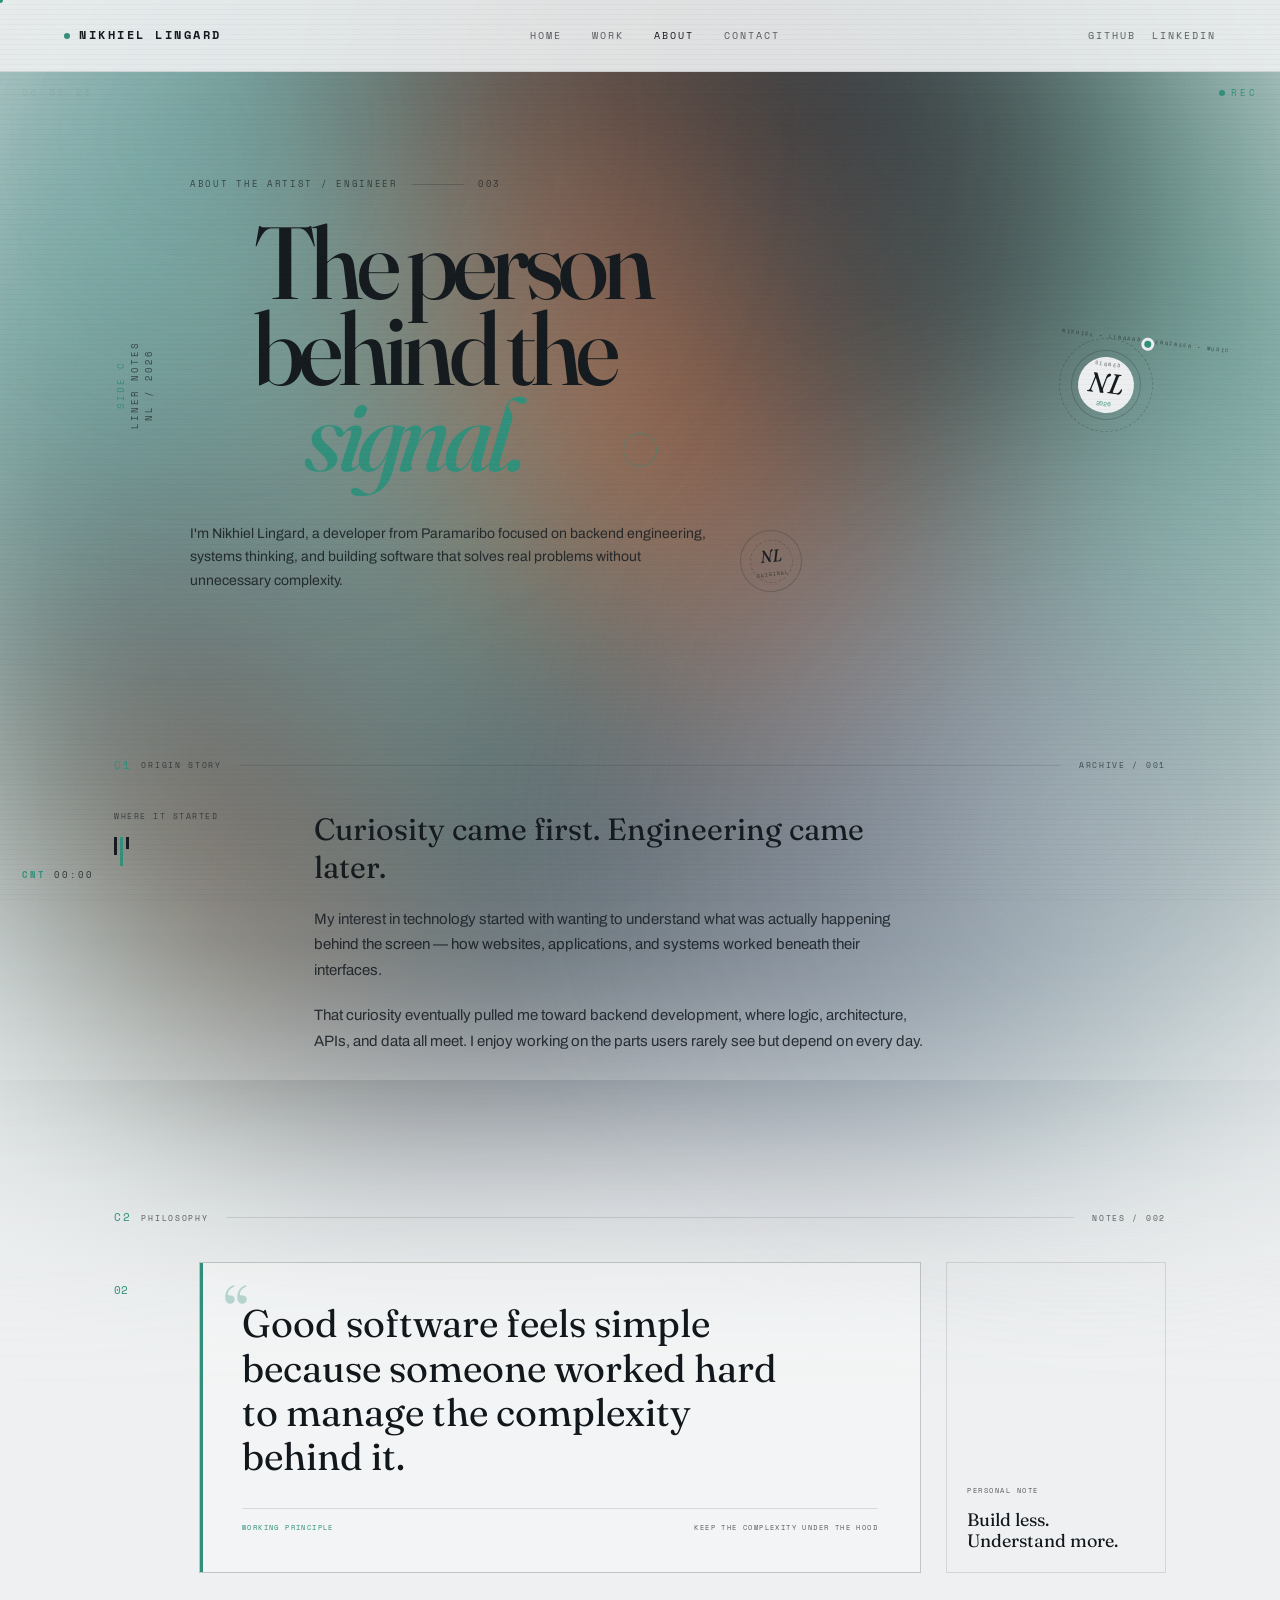
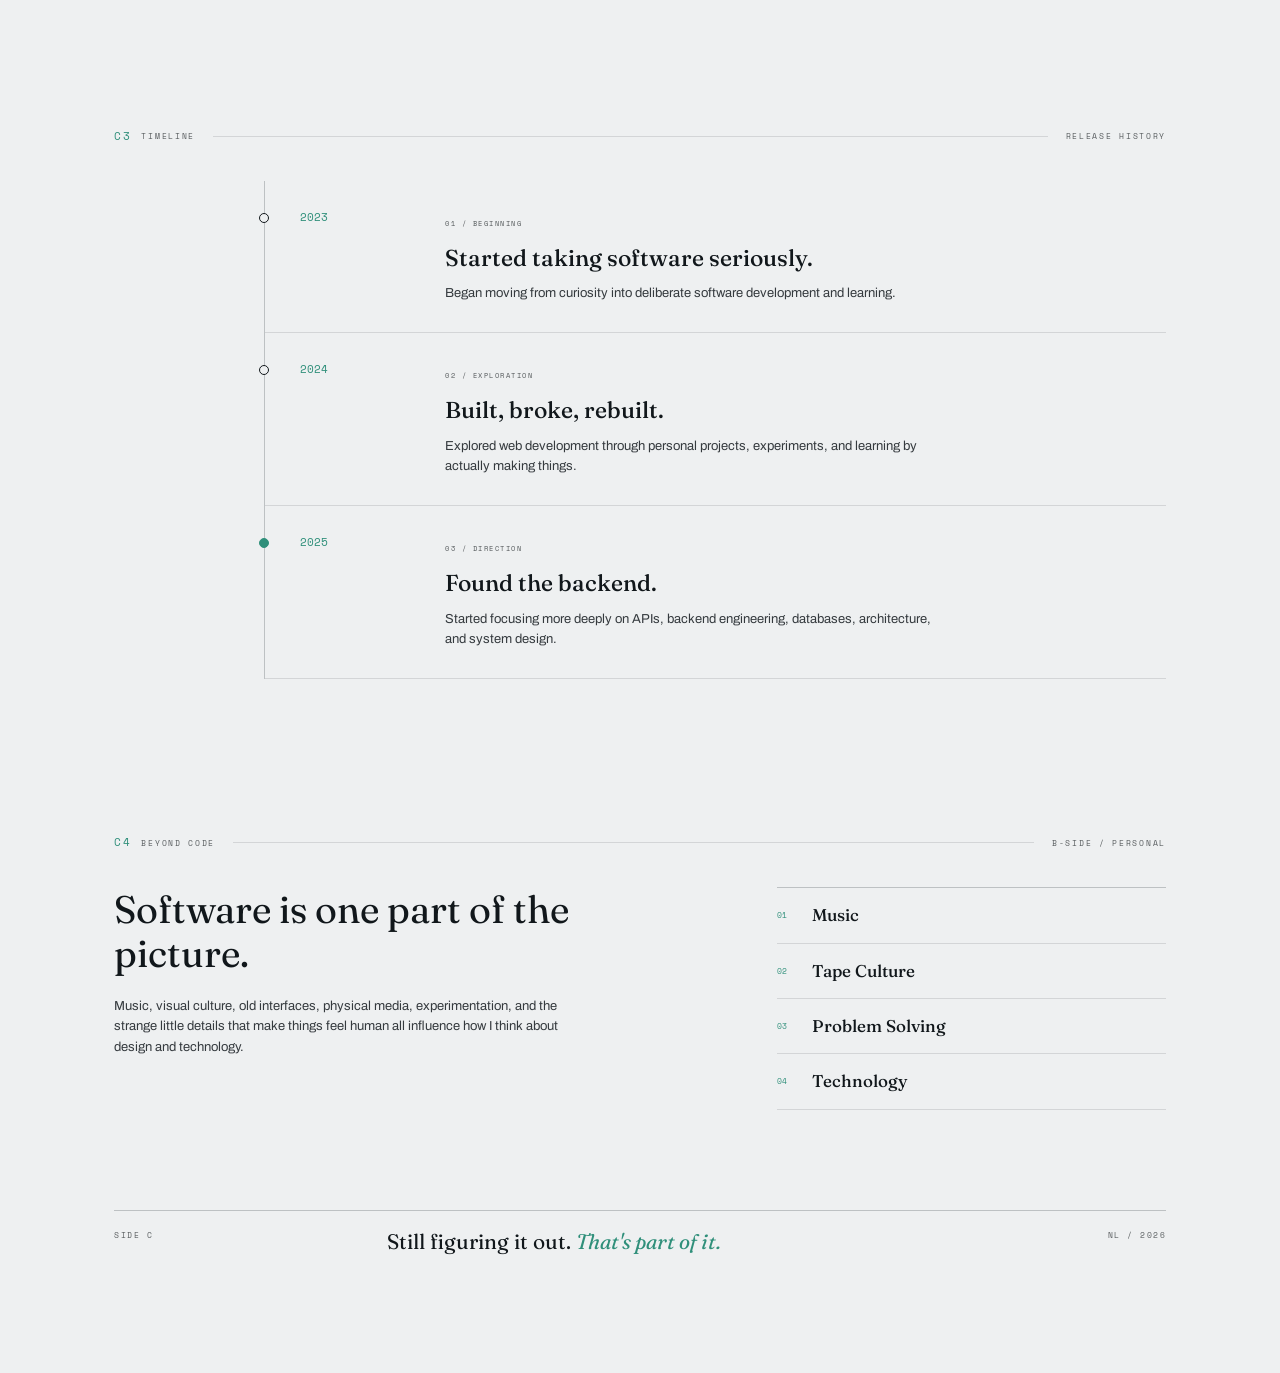
==== about.html @ 2adb82eb "Portfolio v2" ====
<!DOCTYPE html>
<html lang="en">
<head>
  <meta charset="UTF-8">
  <meta name="viewport" content="width=device-width, initial-scale=1.0">

  <title>About — Nikhiel Lingard</title>

  <link rel="preconnect" href="https://fonts.googleapis.com">
  <link rel="preconnect" href="https://fonts.gstatic.com" crossorigin>

  <link
    href="https://fonts.googleapis.com/css2?family=Fraunces:ital,opsz,wght@0,9..144,350;0,9..144,480;0,9..144,560;1,9..144,400&family=Archivo:wght@400;500;600&family=Space+Mono:wght@400;700&display=swap"
    rel="stylesheet"
  >

  <link rel="icon" type="image/png" href="./img/favicon.png">
  <link rel="icon" href="./img/favicon.ico" sizes="any">
  <link rel="apple-touch-icon" href="./img/favicon.png">

  <link rel="stylesheet" href="./css/main.css">
  <link rel="stylesheet" href="./css/about.css">
</head>

<body>

  <div class="bg"></div>
  <div class="mist"></div>
  <div class="grain"></div>
  <div class="scanlines"></div>

  <!-- NAV -->
  <header class="top-panel" id="top-panel">

    <a href="./index.html" class="wordmark" aria-label="Go to homepage">
      <span class="dot"></span>
      Nikhiel Lingard
    </a>

    <nav class="links">
      <a href="./index.html">Home</a>
      <a href="./work.html">Work</a>
      <a href="./about.html" class="active">About</a>
      <a href="./contact.html">Contact</a>
    </nav>

    <div class="socials">
      <a
        href="https://github.com/Nikhcodes/"
        target="_blank"
        rel="noopener"
      >
        GitHub
      </a>

      <a
        href="https://www.linkedin.com/in/nikhiel-lingard/"
        target="_blank"
        rel="noopener"
      >
        LinkedIn
      </a>
    </div>

    <button
      class="nav-toggle"
      id="nav-toggle"
      aria-label="Toggle navigation"
    >
      <span></span>
      <span></span>
    </button>

  </header>


  <main>

    <!-- ======================================================
         HERO
    ======================================================= -->

    <section class="about-hero">

      <!-- LEFT SPINE -->

      <div class="about-spine">

        <span>SIDE C</span>

        <span>LINER NOTES</span>

        <span>NL / 2026</span>

      </div>


      <!-- HERO CONTENT -->

      <div class="about-hero-main">

        <div class="about-meta">

          <span>ABOUT THE ARTIST / ENGINEER</span>

          <span class="about-meta-rule"></span>

          <span>003</span>

        </div>


        <h1 class="about-title">

          <span>The person</span>

          <span>behind the</span>

          <em>signal.</em>

        </h1>


        <div class="about-intro-row">

          <p class="about-intro">

            I'm Nikhiel Lingard, a developer from Paramaribo focused on
            backend engineering, systems thinking, and building software
            that solves real problems without unnecessary complexity.

          </p>


          <!-- STAMP -->

          <div class="about-stamp" aria-hidden="true">

            <div class="stamp-inner">

              <span>NL</span>

              <small>ORIGINAL</small>

            </div>

          </div>

        </div>

      </div>


      <!-- SIGNATURE -->

      <div class="signature-wrap" aria-label="Nikhiel Lingard signature">

        <div class="signature-orbit">

          <span>NIKHIEL • LINGARD • ENGINEER • MUSIC •</span>

        </div>

        <div class="signature-ring"></div>

        <div class="signature-core">

          <span class="signature-label">SIGNED</span>

          <span class="signature-name">NL</span>

          <span class="signature-year">2026</span>

        </div>

        <span class="signature-dot"></span>

      </div>

    </section>



    <!-- ======================================================
         ORIGIN
    ======================================================= -->

    <section class="about-section reveal">

      <div class="about-section-head">

        <div class="about-section-id">
          <span>C1</span>
          <strong>ORIGIN STORY</strong>
        </div>

        <span class="about-section-rule"></span>

        <span class="about-section-code">ARCHIVE / 001</span>

      </div>


      <div class="origin-layout">

        <div class="origin-label">

          <span>WHERE IT STARTED</span>

          <div class="origin-marker">
            <i></i>
            <i></i>
            <i></i>
          </div>

        </div>


        <div class="about-copy">

          <p class="copy-lead">

            Curiosity came first. Engineering came later.

          </p>

          <p>

            My interest in technology started with wanting to understand
            what was actually happening behind the screen — how websites,
            applications, and systems worked beneath their interfaces.

          </p>

          <p>

            That curiosity eventually pulled me toward backend development,
            where logic, architecture, APIs, and data all meet. I enjoy
            working on the parts users rarely see but depend on every day.

          </p>

        </div>

      </div>

    </section>



    <!-- ======================================================
         PHILOSOPHY
    ======================================================= -->

    <section class="about-section reveal">

      <div class="about-section-head">

        <div class="about-section-id">
          <span>C2</span>
          <strong>PHILOSOPHY</strong>
        </div>

        <span class="about-section-rule"></span>

        <span class="about-section-code">NOTES / 002</span>

      </div>


      <div class="philosophy-layout">

        <div class="philosophy-index">
          02
        </div>


        <div class="quote-panel">

          <span class="quote-mark">“</span>

          <p>

            Good software feels simple because someone worked hard to
            manage the complexity behind it.

          </p>

          <div class="quote-footer">

            <span>WORKING PRINCIPLE</span>

            <span>KEEP THE COMPLEXITY UNDER THE HOOD</span>

          </div>

        </div>


        <div class="philosophy-note">

          <span>PERSONAL NOTE</span>

          <p>

            Build less.
            Understand more.

          </p>

        </div>

      </div>

    </section>



    <!-- ======================================================
         TIMELINE
    ======================================================= -->

    <section class="about-section reveal">

      <div class="about-section-head">

        <div class="about-section-id">
          <span>C3</span>
          <strong>TIMELINE</strong>
        </div>

        <span class="about-section-rule"></span>

        <span class="about-section-code">RELEASE HISTORY</span>

      </div>


      <div class="timeline">


        <div class="timeline-item">

          <div class="timeline-year">

            2023

            <i></i>

          </div>

          <div class="timeline-content">

            <span class="timeline-index">
              01 / BEGINNING
            </span>

            <h3>Started taking software seriously.</h3>

            <p>
              Began moving from curiosity into deliberate software
              development and learning.
            </p>

          </div>

        </div>



        <div class="timeline-item">

          <div class="timeline-year">

            2024

            <i></i>

          </div>

          <div class="timeline-content">

            <span class="timeline-index">
              02 / EXPLORATION
            </span>

            <h3>Built, broke, rebuilt.</h3>

            <p>
              Explored web development through personal projects,
              experiments, and learning by actually making things.
            </p>

          </div>

        </div>



        <div class="timeline-item timeline-current">

          <div class="timeline-year">

            2025

            <i></i>

          </div>

          <div class="timeline-content">

            <span class="timeline-index">
              03 / DIRECTION
            </span>

            <h3>Found the backend.</h3>

            <p>
              Started focusing more deeply on APIs, backend engineering,
              databases, architecture, and system design.
            </p>

          </div>

        </div>

      </div>

    </section>



    <!-- ======================================================
         BEYOND CODE
    ======================================================= -->

    <section class="about-section reveal">

      <div class="about-section-head">

        <div class="about-section-id">
          <span>C4</span>
          <strong>BEYOND CODE</strong>
        </div>

        <span class="about-section-rule"></span>

        <span class="about-section-code">B-SIDE / PERSONAL</span>

      </div>


      <div class="beyond-layout">

        <div class="beyond-copy">

          <p class="beyond-lead">

            Software is one part of the picture.

          </p>

          <p>

            Music, visual culture, old interfaces, physical media,
            experimentation, and the strange little details that make
            things feel human all influence how I think about design
            and technology.

          </p>

        </div>


        <div class="interest-list">

          <div class="interest">
            <span>01</span>
            <strong>Music</strong>
          </div>

          <div class="interest">
            <span>02</span>
            <strong>Tape Culture</strong>
          </div>

          <div class="interest">
            <span>03</span>
            <strong>Problem Solving</strong>
          </div>

          <div class="interest">
            <span>04</span>
            <strong>Technology</strong>
          </div>

        </div>

      </div>

    </section>



    <!-- ======================================================
         OUTRO
    ======================================================= -->

    <section class="about-outro reveal">

      <div class="outro-line"></div>

      <div class="outro-grid">

        <span>SIDE C</span>

        <p>
          Still figuring it out.
          <em>That's part of it.</em>
        </p>

        <span>NL / 2026</span>

      </div>

    </section>

  </main>


  <script src="./js/main.js"></script>
  <script src="./js/about.js"></script>

</body>
</html>
---- css/main.css ----
/* ============================================================
   NIKHIEL LINGARD — PORTFOLIO
   "Field Recordings"

   Shared design system + Home page styling.
   ============================================================ */


/* ============================================================
   1. RESET
   ============================================================ */

*,
*::before,
*::after {
  margin: 0;
  padding: 0;
  box-sizing: border-box;
}

html {
  scroll-behavior: smooth;
}

@media (prefers-reduced-motion: reduce) {

  html {
    scroll-behavior: auto;
  }

  *,
  *::before,
  *::after {
    animation-duration: 0.01ms !important;
    animation-iteration-count: 1 !important;
    transition-duration: 0.01ms !important;
    scroll-behavior: auto !important;
  }

}


/* ============================================================
   2. DESIGN TOKENS
   ============================================================ */

:root {

  --paper: #EEF0F1;
  --paper-deep: #E3E7E9;

  --paper-glass: rgba(238, 240, 241, 0.92);

  --ink: #11171B;
--ink-soft: rgba(17, 23, 27, 0.84);
--ink-faint: rgba(17, 23, 27, 0.68);

  --fog: #B7C4CC;

  --haze: #8FB0C9;
  --haze-soft: rgba(143, 176, 201, 0.20);

  --tape: #2F8F7A;
  --tape-soft: rgba(47, 143, 122, 0.12);

  --line: rgba(22, 28, 32, 0.12);
  --line-strong: rgba(22, 28, 32, 0.22);

  --ink-inverse: #F7FAFC;
  --ink-inverse-soft: #DCE6EE;
  --ink-inverse-faint: #B8C6D3;

  --f-display: 'Fraunces', 'Georgia', serif;
  --f-body: 'Archivo', 'Helvetica Neue', sans-serif;
  --f-mono: 'Space Mono', 'Courier New', monospace;

  --gutter: clamp(20px, 5vw, 64px);
  --section-y: clamp(56px, 9vw, 116px);

  --nav-h: 72px;

  --content-w: 1180px;
}


/* ============================================================
   3. BASE
   ============================================================ */

body {

  font-family: var(--f-body);

  color: var(--ink);

  background: var(--paper);

  overflow-x: hidden;

  line-height: 1.55;

  -webkit-font-smoothing: antialiased;
}

img {

  max-width: 100%;

  display: block;
}

a {

  color: inherit;

  text-decoration: none;
}

::selection {

  background: var(--haze);

  color: var(--ink);
}

a:focus-visible,
button:focus-visible,
input:focus-visible,
textarea:focus-visible {

  outline: 2px solid var(--tape);

  outline-offset: 3px;
}


/* ============================================================
   4. ATMOSPHERE
   ============================================================ */

.grain {

  position: fixed;

  inset: -30px;

  z-index: 200;

  pointer-events: none;

  opacity: 0.055;

  background-image: url("data:image/svg+xml,<svg xmlns='http://www.w3.org/2000/svg' width='200' height='200'><filter id='n'><feTurbulence type='fractalNoise' baseFrequency='0.88' numOctaves='4' stitchTiles='stitch'/><feColorMatrix type='saturate' values='0'/></filter><rect width='100%25' height='100%25' filter='url(%23n)'/></svg>");

  background-size: 180px 180px;

  animation: grain-shift 0.3s steps(4) infinite;
}

@keyframes grain-shift {

  0% {
    transform: translate(0, 0);
  }

  25% {
    transform: translate(-9px, 7px);
  }

  50% {
    transform: translate(7px, -9px);
  }

  75% {
    transform: translate(-5px, 11px);
  }

}


.scanlines {

  position: fixed;

  inset: 0;

  z-index: 199;

  pointer-events: none;

  background:
    repeating-linear-gradient(
      to bottom,
      transparent 0px,
      transparent 4px,
      rgba(0, 0, 0, 0.022) 4px,
      rgba(0, 0, 0, 0.022) 5px
    );
}


.bg {

  position: fixed;

  inset: 0;

  z-index: 0;

  background: url("../img/hero.jpg");

  background-size: cover;

  background-position: center;

  filter:
    blur(90px)
    brightness(0.94)
    saturate(0.9);

  transform: scale(1.4);
}


.mist {

  position: fixed;

  inset: -20%;

  z-index: 1;

  pointer-events: none;
}

.mist::before,
.mist::after {

  content: "";

  position: absolute;

  width: 70%;
  height: 70%;

  border-radius: 50%;

  filter: blur(70px);
}

.mist::before {

  top: -10%;
  left: -10%;

  background:
    radial-gradient(
      circle,
      var(--haze-soft) 0%,
      transparent 70%
    );

  animation: drift-a 38s ease-in-out infinite alternate;
}

.mist::after {

  bottom: -15%;
  right: -10%;

  background:
    radial-gradient(
      circle,
      rgba(238, 240, 241, 0.5) 0%,
      transparent 70%
    );

  animation: drift-b 46s ease-in-out infinite alternate;
}

.mist {
  background:
    linear-gradient(
      180deg,
      rgba(238, 240, 241, 0.10),
      rgba(238, 240, 241, 0.22)
    );
}

@keyframes drift-a {

  0% {
    transform: translate(0, 0) scale(1);
  }

  100% {
    transform: translate(6%, 4%) scale(1.08);
  }

}

@keyframes drift-b {

  0% {
    transform: translate(0, 0) scale(1);
  }

  100% {
    transform: translate(-5%, -6%) scale(1.05);
  }

}


/* ============================================================
   5. NAVIGATION
   ============================================================ */

.top-panel {

  position: fixed;

  top: 0;
  left: 0;

  width: 100%;

  height: var(--nav-h);

  display: flex;

  justify-content: space-between;

  align-items: center;

  padding: 0 var(--gutter);

  background: var(--paper-glass);

  backdrop-filter: blur(20px) saturate(1.1);

  border-bottom: 1px solid var(--line);

  z-index: 100;
}

.top-panel .wordmark {

  font-family: var(--f-mono);

  font-weight: 700;

  font-size: 12px;

  letter-spacing: 2.5px;

  text-transform: uppercase;

  display: flex;

  align-items: center;

  gap: 9px;
}

.top-panel .wordmark .dot {

  width: 6px;
  height: 6px;

  border-radius: 50%;

  background: var(--tape);

  flex-shrink: 0;
}


.top-panel nav.links {

  display: flex;

  gap: 30px;
}


.top-panel .socials {

  display: flex;

  gap: 16px;
}


.top-panel .links a,
.top-panel .socials a {

  font-family: var(--f-mono);

  font-size: 10px;

  letter-spacing: 2px;

  text-transform: uppercase;

  opacity: 0.68;

  transition: opacity 0.2s ease;

  position: relative;
}


.top-panel .links a::after {

  content: "";

  position: absolute;

  left: 0;

  bottom: -4px;

  width: 100%;

  height: 1px;

  background: var(--tape);

  transform: scaleX(0);

  transform-origin: left;

  transition: transform 0.25s ease;
}


.top-panel .links a:hover,
.top-panel .links a.active,
.top-panel .socials a:hover {

  opacity: 1;
}


.top-panel .links a:hover::after,
.top-panel .links a.active::after {

  transform: scaleX(1);
}


/* Mobile button */

.nav-toggle {

  display: none;

  width: 34px;
  height: 34px;

  background: none;

  border: none;

  cursor: pointer;

  position: relative;

  z-index: 101;
}

.nav-toggle span {

  position: absolute;

  left: 6px;
  right: 6px;

  height: 1px;

  background: var(--ink);

  transition:
    transform 0.25s ease,
    opacity 0.25s ease;
}

.nav-toggle span:nth-child(1) {
  top: 13px;
}

.nav-toggle span:nth-child(2) {
  top: 20px;
}

.nav-toggle.open span:nth-child(1) {

  transform:
    translateY(7px)
    rotate(45deg);
}

.nav-toggle.open span:nth-child(2) {

  transform:
    translateY(-7px)
    rotate(-45deg);
}


/* ============================================================
   6. HERO
   ============================================================ */

.hero {

  position: relative;

  z-index: 5;

  min-height: 100svh;

  display: flex;

  flex-direction: column;

  align-items: center;

  justify-content: center;

  gap: clamp(20px, 3vw, 34px);

  padding:
    calc(var(--nav-h) + 40px)
    var(--gutter)
    60px;

  text-align: center;
}


.hero-eyebrow,
.hero-sub {

  font-family: var(--f-mono);

  font-size: 11px;

  font-weight: 700;

  letter-spacing: 4px;

  text-transform: uppercase;

  color: var(--ink);

  display: flex;

  align-items: center;

  gap: 10px;

  text-shadow:
    0 1px 8px rgba(238, 240, 241, 0.65),
    0 1px 2px rgba(22, 28, 32, 0.10);
}


.hero-eyebrow::before,
.hero-eyebrow::after {

  content: "";

  width: 26px;

  height: 1px;

  background: var(--line-strong);
}


.hero-title {

  font-family: var(--f-display);

  font-weight: 480;

  font-size: clamp(40px, 8vw, 92px);

  line-height: 0.98;

  letter-spacing: -0.01em;

  color: var(--ink);

  text-shadow:
    0 2px 12px rgba(238, 240, 241, 0.45),
    0 1px 2px rgba(22, 28, 32, 0.12);
}


.hero-title em {

  font-style: italic;

  font-weight: 350;

  color: var(--tape);
}


/* ============================================================
   HERO STAGE
   ============================================================ */

.hero-stage {

  position: relative;

  display: flex;

  align-items: center;

  justify-content: center;

  gap: clamp(10px, 3vw, 26px);
}


.hero-frame {

  width: clamp(200px, 34vw, 400px);

  height: clamp(200px, 34vw, 400px);

  background: rgba(255, 255, 255, 0.92);

  backdrop-filter: blur(40px) saturate(0.6);

  border-radius: 50%;

  border: 1px solid var(--line-strong);

  position: relative;

  flex-shrink: 0;

  box-shadow:
    0 0 1px rgba(255, 255, 255, 0.9),
    0 0 50px rgba(143, 176, 201, 0.14),
    0 0 130px rgba(143, 176, 201, 0.08);
}


.hero-frame::before {

  content: "";

  position: absolute;

  inset: -70px;

  border-radius: 50%;

  z-index: -1;

  background:
    radial-gradient(
      circle,
      rgba(143,176,201,0.32) 0%,
      rgba(143,176,201,0.14) 40%,
      transparent 72%
    );

  filter: blur(55px);
}


.hero-image {

  cursor: pointer;

  position: absolute;

  inset: 8px;

  background-image: url("../img/hero.jpg");

  background-size: cover;

  background-position: center;

  border-radius: 50%;

  filter:
    saturate(0.7)
    contrast(0.92);

  box-shadow:
    0 30px 90px rgba(22, 28, 32, 0.22);

  transition:
    filter 0.15s ease,
    transform 0.15s ease;
}

.hero-image:hover {

  transform: scale(1.008);
}


/* ============================================================
   WAVEFORM
   ============================================================ */

.wave {

  display: flex;

  align-items: center;

  gap: 3px;
}

.wave span {

  width: 4px;

  border-radius: 2px;

  background: var(--haze);

  animation:
    sound 1.2s infinite ease-in-out;
}

.wave span:nth-child(1) {

  height: 14px;

  animation-delay: 0s;
}

.wave span:nth-child(2) {

  height: 24px;

  animation-delay: 0.1s;
}

.wave span:nth-child(3) {

  height: 34px;

  animation-delay: 0.2s;
}

.wave span:nth-child(4) {

  height: 20px;

  animation-delay: 0.3s;
}

.wave span:nth-child(5) {

  height: 12px;

  animation-delay: 0.4s;
}


@keyframes sound {

  0%,
  100% {

    transform: scaleY(0.45);

    opacity: 0.5;
  }

  50% {

    transform: scaleY(1.5);

    opacity: 1;
  }

}


@media (max-width: 640px) {

  .wave {
    display: none;
  }

}


/* ============================================================
   FLOATING MUSIC NOTES
   ============================================================ */

.music-notes {

  position: absolute;

  inset: -60px;

  pointer-events: none;

  z-index: 10;
}

.music-notes .note {

  position: absolute;

  font-size: 16px;

  color: var(--tape);

  opacity: 0;

  animation:
    float-note 6s infinite ease-in-out;

  filter: blur(0.2px);
}


.music-notes .note:nth-child(1) {

  left: 10%;
  top: 70%;

  animation-delay: 0s;
}

.music-notes .note:nth-child(2) {

  left: 25%;
  top: 20%;

  animation-delay: 1s;
}

.music-notes .note:nth-child(3) {

  left: 50%;
  top: 80%;

  animation-delay: 2s;
}

.music-notes .note:nth-child(4) {

  left: 70%;
  top: 25%;

  animation-delay: 3s;
}

.music-notes .note:nth-child(5) {

  left: 85%;
  top: 60%;

  animation-delay: 4s;
}


@keyframes float-note {

  0% {

    transform:
      translateY(20px)
      scale(0.9);

    opacity: 0;
  }

  25% {

    opacity: 0.6;
  }

  50% {

    transform:
      translateY(-20px)
      scale(1.05);

    opacity: 0.9;
  }

  100% {

    transform:
      translateY(-60px)
      scale(1.2);

    opacity: 0;
  }

}


/* ============================================================
   FREQUENCY
   ============================================================ */

.freq-indicator {

  margin-top: 10px;

  font-family: var(--f-mono);

  font-size: 9px;

  letter-spacing: 2px;

  text-transform: uppercase;

  color: var(--ink-soft);

  display: flex;

  align-items: center;

  gap: 10px;

  justify-content: center;

  opacity: 0.9;
}


.freq-label {

  color: var(--tape);

  letter-spacing: 3px;

  font-weight: 700;
}


.freq-value {

  color: var(--ink);
}


.freq-hint {

  opacity: 0.65;
}


@media (max-width: 640px) {

  .freq-hint {
    display: none;
  }

}


/* ============================================================
   HERO SUBTITLE
   ============================================================ */

.hero-sub {

  max-width: 480px;

  font-size: 15px;

  line-height: 1.65;

  font-weight: 500;

  color: var(--ink);

  text-shadow:
    0 1px 14px rgba(238, 240, 241, 0.9);
}


/* ============================================================
   SCROLL CUE
   ============================================================ */

.scroll-cue {

  margin-top: clamp(10px, 2vw, 24px);

  display: flex;

  flex-direction: column;

  align-items: center;

  gap: 8px;

  font-family: var(--f-mono);

  font-size: 9px;

  font-weight: 700;

  letter-spacing: 3px;

  text-transform: uppercase;

  color: var(--ink-soft);
}


.scroll-cue .line {

  width: 1px;

  height: 26px;

  background:
    linear-gradient(
      to bottom,
      var(--ink-faint),
      transparent
    );

  animation:
    cue-pulse 2s ease-in-out infinite;
}


@keyframes cue-pulse {

  0%,
  100% {

    transform: scaleY(0.7);

    opacity: 0.5;
  }

  50% {

    transform: scaleY(1);

    opacity: 1;
  }

}


/* ============================================================
   VHS OVERLAYS
   ============================================================ */

.vhs-timestamp {

  position: fixed;

  top: calc(var(--nav-h) + 14px);

  left: 22px;

  font-family: var(--f-mono);

  font-size: 9px;

  letter-spacing: 3px;

  color: var(--ink-faint);

  z-index: 50;

  pointer-events: none;

  mix-blend-mode: difference;

  opacity: 0.6;
}


.rec-indicator {

  position: fixed;

  top: calc(var(--nav-h) + 14px);

  right: 22px;

  display: flex;

  align-items: center;

  gap: 6px;

  font-family: var(--f-mono);

  font-size: 9px;

  letter-spacing: 3px;

  color: var(--tape);

  z-index: 50;

  text-transform: uppercase;
}


.rec-dot {

  width: 6px;
  height: 6px;

  border-radius: 50%;

  background: var(--tape);

  animation:
    rec-blink 2.2s ease-in-out infinite;
}


@keyframes rec-blink {

  0%,
  100% {
    opacity: 1;
  }

  46%,
  54% {
    opacity: 0.08;
  }

}


@media (max-width: 640px) {

  .vhs-timestamp,
  .rec-indicator {
    display: none;
  }

}


/* ============================================================
   SECTION SCAFFOLDING
   ============================================================ */

.reel-section {

  position: relative;

  z-index: 5;

  max-width: var(--content-w);

  margin: 0 auto;

  padding:
    var(--section-y)
    var(--gutter);
}


.reel-section + .reel-section {

  border-top: 1px solid var(--line);
}


.reel-head {

  display: flex;

  align-items: baseline;

  gap: 18px;

  margin-bottom:
    clamp(28px, 5vw, 48px);
}


.reel-num {

  font-family: var(--f-mono);

  font-size: 12px;

  font-weight: 700;

  letter-spacing: 3px;

  color: var(--tape);

  flex-shrink: 0;
}


.reel-title {

  font-family: var(--f-display);

  font-weight: 500;

  font-size:
    clamp(26px, 3.6vw, 42px);

  color: var(--ink);
}


.reel-head .rule {

  flex: 1;

  height: 1px;

  background: var(--line-strong);
}


.reel-lede {

  font-family: var(--f-mono);

  font-size: 10px;

  font-weight: 700;

  letter-spacing: 2px;

  text-transform: uppercase;

  color: var(--ink-faint);

  margin-top: -10px;

  margin-bottom:
    clamp(28px, 5vw, 48px);
}


/* ============================================================
   REVEAL
   ============================================================ */

.reveal {

  opacity: 0;

  transform: translateY(22px);

  transition:
    opacity 0.7s ease,
    transform 0.7s ease;
}


.reveal.is-visible {

  opacity: 1;

  transform: translateY(0);
}


/* ============================================================
   TRANSMISSION
   ============================================================ */

.intro-grid {

  display: grid;

  grid-template-columns: 1.4fr 1fr;

  gap:
    clamp(32px, 5vw, 72px);

  align-items: start;
}


.intro-grid p {

  font-size:
    clamp(15px, 1.6vw, 18px);

  line-height: 1.7;

  color: var(--ink);

  max-width: 56ch;
}


.intro-grid p + p {

  margin-top: 18px;
}


.role-label {

  font-family: var(--f-mono);

  font-size: 10px;

  font-weight: 700;

  letter-spacing: 2px;

  text-transform: uppercase;

  color: var(--ink-faint);

  margin-bottom: 14px;
}


.chip-row {

  display: flex;

  flex-wrap: wrap;

  gap: 10px;
}


.chip {

  font-family: var(--f-mono);

  font-size: 11px;

  letter-spacing: 0.5px;

  padding: 8px 14px;

  border: 1px solid var(--line-strong);

  border-radius: 100px;

  color: var(--ink);

  background:
    rgba(255, 255, 255, 0.72);

  white-space: nowrap;
}


.chip.is-tape {

  border-color: var(--tape);

  color: var(--ink-inverse);

  background: var(--tape-soft);
}


@media (max-width: 820px) {

  .intro-grid {
    grid-template-columns: 1fr;
  }

}


/* ============================================================
   SESSIONS
   ============================================================ */

.session-row {

  display: grid;

  grid-template-columns: 48px 1fr auto;

  gap: 22px;

  align-items: baseline;

  padding: 22px 0;

  border-top: 1px solid var(--line-strong);
}


.session-row:last-child {

  padding-bottom: 0;
}


.session-code {

  font-family: var(--f-mono);

  font-size: 11px;

  font-weight: 700;

  color: var(--ink-faint);
}


.session-role {

  font-family: var(--f-display);

  font-size:
    clamp(17px, 2vw, 21px);

  font-weight: 500;

  color: var(--ink);
}


.session-org {

  font-family: var(--f-body);

  font-size: 13px;

  color: var(--ink-soft);

  margin-top: 2px;
}


.session-desc {

  font-size: 13.5px;

  line-height: 1.65;

  color: var(--ink-soft);

  margin-top: 8px;

  max-width: 64ch;
}


.session-meta {

  font-family: var(--f-mono);

  font-size: 10px;

  font-weight: 700;

  letter-spacing: 1.5px;

  text-transform: uppercase;

  color: var(--ink-faint);

  white-space: nowrap;
}


@media (max-width: 640px) {

  .session-row {

    grid-template-columns: 1fr;

    gap: 6px;
  }

  .session-meta {

    order: -1;
  }

}


/* ============================================================
   RECORDINGS
   ============================================================ */

.project-grid {

  display: grid;

  grid-template-columns:
    repeat(
      auto-fit,
      minmax(260px, 1fr)
    );

  gap: 24px;
}


.project-card {

  position: relative;

  border: 1px solid var(--line-strong);

  background:
    rgba(255, 255, 255, 0.68);

  padding: 22px;

  display: flex;

  flex-direction: column;

  gap: 14px;

  transition:
    border-color 0.25s ease,
    transform 0.25s ease,
    background 0.25s ease,
    box-shadow 0.25s ease;
}


.project-card:hover {

  border-color: var(--haze);

  background:
    rgba(255, 255, 255, 0.88);

  transform: translateY(-4px);

  box-shadow:
    0 16px 40px rgba(22, 28, 32, 0.08);
}


.project-thumb {

  position: relative;

  overflow: hidden;

  background:
    linear-gradient(
      135deg,
      var(--paper-deep),
      var(--fog)
    );
}


.project-thumb img {

  width: 100%;

  aspect-ratio: 16 / 10;

  object-fit: cover;

  display: block;

  transition:
    transform 0.4s ease,
    filter 0.4s ease;
}


.project-card:hover
.project-thumb img {

  transform: scale(1.025);

  filter:
    saturate(0.9)
    contrast(1.02);
}


.project-top {

  display: flex;

  justify-content: space-between;

  align-items: flex-start;

  gap: 12px;
}


.project-title {

  font-family: var(--f-display);

  font-size: 19px;

  font-weight: 500;

  color: var(--ink);
}


.project-link {

  font-family: var(--f-mono);

  font-size: 11px;

  font-weight: 700;

  color: var(--tape);

  flex-shrink: 0;

  transition:
    transform 0.2s ease;

  display: inline-block;
}


.project-card:hover
.project-link {

  transform: translateX(3px);
}


.project-desc {

  font-size: 13.5px;

  line-height: 1.65;

  color: var(--ink-soft);

  flex: 1;
}


.project-stack {

  display: flex;

  flex-wrap: wrap;

  gap: 6px;
}


.project-stack span {

  font-family: var(--f-mono);

  font-size: 9.5px;

  letter-spacing: 1px;

  text-transform: uppercase;

  color: var(--ink-faint);

  border: 1px solid var(--line);

  padding: 4px 8px;

  background:
    rgba(255, 255, 255, 0.35);
}


.view-all {

  margin-top: 32px;

  display: inline-flex;

  align-items: center;

  gap: 8px;

  font-family: var(--f-mono);

  font-size: 11px;

  font-weight: 700;

  letter-spacing: 1.5px;

  text-transform: uppercase;

  color: var(--ink);

  border-bottom: 1px solid var(--ink);

  padding-bottom: 2px;

  transition:
    gap 0.2s ease,
    color 0.2s ease,
    border-color 0.2s ease;
}


.view-all:hover {

  gap: 13px;

  color: var(--tape);

  border-color: var(--tape);
}


/* ============================================================
   INSTRUMENTS
   ============================================================ */

.skill-group + .skill-group {

  margin-top: 28px;
}


.skill-group h4 {

  font-family: var(--f-mono);

  font-size: 10px;

  font-weight: 700;

  letter-spacing: 2px;

  text-transform: uppercase;

  color: var(--ink-faint);

  margin-bottom: 12px;
}


/* ============================================================
   FOOTER
   ============================================================ */

.site-footer {

  position: relative;

  z-index: 5;

  border-top: 1px solid var(--line-strong);

  background: var(--paper-glass);

  backdrop-filter: blur(20px);

  padding:
    var(--section-y)
    var(--gutter)
    28px;
}


.footer-grid {

  max-width: var(--content-w);

  margin: 0 auto;

  display: grid;

  grid-template-columns:
    1.3fr 1fr 1fr;

  gap: 40px;
}


.footer-brand {

  font-family: var(--f-display);

  font-size: 22px;

  margin-bottom: 10px;
}


.footer-tagline {

  font-size: 13px;

  line-height: 1.6;

  color: var(--ink-soft);

  max-width: 34ch;
}


.footer-col h5 {

  font-family: var(--f-mono);

  font-size: 10px;

  font-weight: 700;

  letter-spacing: 2px;

  text-transform: uppercase;

  color: var(--ink-faint);

  margin-bottom: 14px;
}


.footer-col a {

  display: block;

  font-family: var(--f-mono);

  font-size: 12px;

  letter-spacing: 0.5px;

  color: var(--ink-soft);

  padding: 5px 0;

  transition:
    color 0.2s ease,
    padding-left 0.2s ease;
}


.footer-col a:hover {

  color: var(--tape);

  padding-left: 4px;
}


.footer-cta {

  display: inline-flex;

  align-items: center;

  gap: 8px;

  font-family: var(--f-mono);

  font-size: 11px;

  font-weight: 700;

  letter-spacing: 1px;

  text-transform: uppercase;

  color: var(--tape);

  border: 1px solid var(--tape);

  padding: 10px 16px;

  margin-top: 8px;

  transition:
    background 0.2s ease,
    color 0.2s ease;
}


.footer-cta:hover {

  background: var(--tape);

  color: var(--paper);
}


.footer-fine {

  max-width: var(--content-w);

  margin: 48px auto 0;

  padding-top: 20px;

  border-top: 1px solid var(--line);

  display: flex;

  justify-content: space-between;

  flex-wrap: wrap;

  gap: 10px;

  font-family: var(--f-mono);

  font-size: 9.5px;

  font-weight: 700;

  letter-spacing: 1.5px;

  text-transform: uppercase;

  color: var(--ink-faint);
}


@media (max-width: 820px) {

  .footer-grid {

    grid-template-columns: 1fr;

    gap: 28px;
  }

}


/* ============================================================
   MOBILE NAV
   ============================================================ */

@media (max-width: 760px) {

  .nav-toggle {

    display: block;
  }


  .top-panel .socials {

    display: none;
  }


  .top-panel .links {

    position: fixed;

    inset: 0;

    height: 100svh;

    width: 100%;

    background: var(--paper);

    flex-direction: column;

    align-items: center;

    justify-content: center;

    gap: 28px;

    z-index: 99;

    opacity: 0;

    pointer-events: none;

    transform: translateY(-8px);

    transition:
      opacity 0.3s ease,
      transform 0.3s ease;
  }


  .top-panel.nav-open .links {

    opacity: 1;

    pointer-events: auto;

    transform: translateY(0);
  }


  .top-panel .links a {

    font-size: 16px;

    opacity: 0.75;
  }

}


/* ============================================================
   MOBILE READABILITY
   ============================================================ */

@media (max-width: 600px) {

  .hero {

    padding-top:
      calc(var(--nav-h) + 30px);

    padding-bottom: 45px;

    gap: 22px;
  }


  .hero-eyebrow {

    font-size: 9px;

    letter-spacing: 2.5px;
  }


  .hero-title {

    font-size:
      clamp(42px, 14vw, 68px);
  }


  .hero-sub {

    max-width: 340px;

    font-size: 14px;

    line-height: 1.65;
  }


  .reel-section {

    padding:
      70px
      var(--gutter);
  }


  .reel-head {

    gap: 12px;
  }


  .reel-title {

    font-size: 30px;
  }


  .intro-grid p {

    font-size: 15px;

    line-height: 1.7;
  }


  .project-card {

    padding: 18px;
  }


  .project-desc {

    font-size: 13px;

    line-height: 1.65;
  }


  .chip {

    font-size: 10px;

    padding:
      7px 11px;
  }


  .outro-grid {
    grid-template-columns: 1fr;
  }

}


/* ============================================================
   7. SIGNATURE INTERACTION LAYER
   New for this pass: a CRT power-on flash, a custom tape-reel
   cursor, a scroll-driven tape counter, chromatic "tracking
   error" glitches, magnetic CTAs, and staggered reveals — all
   tied to the existing Field Recordings / VHS concept.
   ============================================================ */

/* ---- CRT boot flash (plays once, removes itself) ---- */

.crt-boot {

  position: fixed;

  inset: 0;

  z-index: 500;

  pointer-events: none;

  background: var(--ink);

  transform-origin: center;

  animation: crt-on 0.7s cubic-bezier(0.4, 0, 0.2, 1) forwards;
}

@keyframes crt-on {

  0% {
    opacity: 1;
    transform: scaleY(1);
  }

  55% {
    opacity: 1;
    transform: scaleY(0.01);
  }

  100% {
    opacity: 0;
    transform: scaleY(0.01);
  }

}


/* ---- Custom cursor ---- */

.cursor-dot,
.cursor-ring {

  position: fixed;

  top: 0;
  left: 0;

  pointer-events: none;

  z-index: 400;

  will-change: transform;
}

.cursor-dot {

  width: 6px;
  height: 6px;

  margin: -3px 0 0 -3px;

  border-radius: 50%;

  background: var(--tape);
}

.cursor-ring {

  width: 34px;
  height: 34px;

  margin: -17px 0 0 -17px;

  border-radius: 50%;

  border: 1px solid var(--tape);

  opacity: 0.55;

  transition:
    width 0.2s ease,
    height 0.2s ease,
    margin 0.2s ease,
    opacity 0.2s ease,
    border-color 0.2s ease;
}

.cursor-ring.is-hover {

  width: 54px;
  height: 54px;

  margin: -27px 0 0 -27px;

  opacity: 0.9;

  border-color: var(--haze);
}

body.cursor-active,
body.cursor-active a,
body.cursor-active button,
body.cursor-active .hero-image {

  cursor: none;
}

@media (max-width: 760px), (pointer: coarse) {

  .cursor-dot,
  .cursor-ring {
    display: none;
  }

}


/* ---- Tape counter ---- */

.tape-counter {

  position: fixed;

  bottom: 18px;

  left: 22px;

  z-index: 50;

  display: flex;

  align-items: baseline;

  gap: 8px;

  font-family: var(--f-mono);

  font-size: 9px;

  letter-spacing: 2px;

  text-transform: uppercase;

  color: var(--ink-faint);

  pointer-events: none;
}

.tape-counter-label {

  color: var(--tape);

  font-weight: 700;
}

.tape-counter-value {

  color: var(--ink-soft);

  font-variant-numeric: tabular-nums;
}

@media (max-width: 760px) {

  .tape-counter {
    display: none;
  }

}


/* ---- REC toggle ---- */

.rec-indicator {

  cursor: pointer;
}

.rec-indicator.is-paused {

  color: var(--ink-faint);
}

.rec-indicator.is-paused .rec-dot {

  animation: none;

  opacity: 0.25;
}


/* ---- Glitch nav labels (RGB tracking-error split) ---- */

.top-panel .links a::before,
.top-panel .links a::after {

  content: attr(data-label);

  position: absolute;

  left: 0;
  top: 0;

  opacity: 0;

  pointer-events: none;
}

.top-panel .links a:hover::before {

  color: #FF3B3B;

  opacity: 0.5;

  transform: translate(-1.5px, 0);

  animation: glitch-shift 0.4s steps(2, jump-none) infinite;
}

.top-panel .links a:hover::after {

  color: #2FD0FF;

  opacity: 0.5;

  transform: translate(1.5px, 0);

  animation: glitch-shift 0.4s steps(2, jump-none) infinite reverse;
}

@keyframes glitch-shift {

  0%,
  100% {
    clip-path: inset(0 0 60% 0);
  }

  50% {
    clip-path: inset(60% 0 0 0);
  }

}


/* ---- Hero: reel ring + drop-in ---- */

.hero-frame {

  opacity: 0;

  transform: scale(0.92) rotate(-5deg);

  animation: hero-drop 0.9s cubic-bezier(0.16, 1, 0.3, 1) 0.25s forwards;
}

@keyframes hero-drop {

  to {
    opacity: 1;
    transform: none;
  }

}

.hero-frame::after {

  content: "";

  position: absolute;

  inset: -28px;

  border: 1px dashed var(--line-strong);

  border-radius: 50%;

  animation: reel-rotate 22s linear infinite;

  pointer-events: none;
}

@keyframes reel-rotate {

  to {
    transform: rotate(360deg);
  }

}

.hero-image.is-playing {

  animation: hero-pulse 1.6s ease-in-out infinite;
}

@keyframes hero-pulse {

  0%,
  100% {
    box-shadow: 0 30px 90px rgba(22, 28, 32, 0.22);
  }

  50% {
    box-shadow:
      0 30px 90px rgba(22, 28, 32, 0.22),
      0 0 0 10px var(--tape-soft);
  }

}

@media (prefers-reduced-motion: reduce) {

  .crt-boot {
    display: none;
  }

  .hero-frame::after {
    animation: none;
  }

  .hero-image.is-playing {
    animation: none;
  }

}


/* ---- Staggered reveals for cards & rows ---- */

.project-card {

  opacity: 0;

  transform: translateY(18px);

  transition:
    opacity 0.6s ease,
    transform 0.6s ease,
    border-color 0.25s ease,
    background 0.25s ease,
    box-shadow 0.25s ease;

  transition-delay: calc(var(--stagger, 0) * 90ms);
}

.reveal.is-visible .project-card {

  opacity: 1;

  transform: none;
}

.reveal.is-visible .project-card:hover {

  transform: translateY(-4px);
}

.session-row {

  opacity: 0;

  transform: translateX(-12px);

  transition:
    opacity 0.5s ease,
    transform 0.5s ease;

  transition-delay: calc(var(--stagger, 0) * 80ms);
}

.reveal.is-visible .session-row {

  opacity: 1;

  transform: none;
}


/* ---- Project thumb: chromatic "tracking error" on hover ---- */

.project-thumb::after {

  content: "";

  position: absolute;

  inset: 0;

  opacity: 0;

  background:
    linear-gradient(
      90deg,
      rgba(255, 59, 59, 0.16),
      transparent 40%,
      rgba(47, 208, 255, 0.16)
    );

  mix-blend-mode: screen;

  transition: opacity 0.3s ease;
}

.project-card:hover .project-thumb::after {

  opacity: 1;
}


/* ---- Chip tape-sheen sweep ---- */

.chip {

  position: relative;

  overflow: hidden;

  transition:
    border-color 0.2s ease,
    background 0.2s ease,
    color 0.2s ease;
}

.chip::before {

  content: "";

  position: absolute;

  top: 0;
  left: -150%;

  width: 60%;
  height: 100%;

  background:
    linear-gradient(
      120deg,
      transparent,
      rgba(255, 255, 255, 0.55),
      transparent
    );

  transition: left 0.5s ease;
}

.chip:hover::before {

  left: 150%;
}

.chip:hover {

  border-color: var(--tape);
}


/* ---- Magnetic CTAs ---- */

.footer-cta,
.view-all {

  transition:
    transform 0.2s ease,
    background 0.2s ease,
    color 0.2s ease,
    gap 0.2s ease,
    border-color 0.2s ease;
}
---- css/about.css ----
/* ============================================================
   ABOUT — SIDE C / LINER NOTES
   Nikhiel Lingard
   ============================================================ */


/* ============================================================
   HERO
   ============================================================ */

.about-hero {

  position: relative;
  z-index: 5;

  min-height: 78vh;

  max-width: var(--content-w);

  margin: 0 auto;

  padding:
    calc(var(--nav-h) + 85px)
    var(--gutter)
    90px;

  display: grid;

  grid-template-columns: 42px 1fr 110px;

  gap: 34px;

  align-items: center;

  overflow: hidden;

}


/* ============================================================
   SPINE
   ============================================================ */

.about-spine {

  height: 300px;

  display: flex;

  flex-direction: column;

  justify-content: space-between;

  align-items: center;

  writing-mode: vertical-rl;

  transform: rotate(180deg);

  font-family: var(--f-mono);

  font-size: 9px;

  letter-spacing: 2px;

  color: var(--ink-faint);

}

.about-spine span:first-child {

  color: var(--tape);

}


/* ============================================================
   HERO MAIN
   ============================================================ */

.about-hero-main {

  position: relative;

}

.about-meta {

  display: flex;

  align-items: center;

  gap: 14px;

  margin-bottom: 28px;

  font-family: var(--f-mono);

  font-size: 9px;

  letter-spacing: 1.7px;

  color: var(--ink-faint);

}

.about-meta-rule {

  width: 52px;

  height: 1px;

  background: var(--line-strong);

}


/* ============================================================
   TITLE
   ============================================================ */

.about-title {

  margin: 0;

  max-width: 10ch;

  font-family: var(--f-display);

  font-size: clamp(4rem, 8vw, 7.5rem);

  font-weight: 480;

  line-height: .84;

  letter-spacing: -.055em;

}

.about-title span {

  display: block;

  margin-left: clamp(15px, 5vw, 70px);

}

.about-title em {

  display: block;

  color: var(--tape);

  font-style: italic;

  margin-left: clamp(40px, 9vw, 135px);

}


/* ============================================================
   INTRO
   ============================================================ */

.about-intro-row {

  display: grid;

  grid-template-columns: minmax(230px, 520px) 65px;

  gap: 30px;

  align-items: end;

  margin-top: 45px;

}

.about-intro {

  margin: 0;

  color: var(--ink-soft);

  font-size: 14px;

  line-height: 1.65;

}


/* ============================================================
   STAMP
   ============================================================ */

.about-stamp {

  width: 62px;
  height: 62px;

  border: 1px solid var(--line-strong);

  border-radius: 50%;

  display: grid;

  place-items: center;

  transform: rotate(-8deg);

}

.stamp-inner {

  width: 43px;
  height: 43px;

  border: 1px dashed var(--line-strong);

  border-radius: 50%;

  display: flex;

  flex-direction: column;

  align-items: center;

  justify-content: center;

}

.stamp-inner span {

  font-family: var(--f-display);

  font-size: 17px;

  font-style: italic;

}

.stamp-inner small {

  margin-top: 2px;

  font-family: var(--f-mono);

  font-size: 5px;

  letter-spacing: 1px;

  color: var(--ink-faint);

}


/* ============================================================
   SIGNATURE
   ============================================================ */

/*
   IMPORTANT:

   The signature itself stays still.

   The OUTER orbit spins.

   This gives you a visual signature without making
   the "NL" letters constantly rotate.
*/

.signature-wrap {

  position: relative;

  width: 100px;

  height: 100px;

  display: grid;

  place-items: center;

  transform: rotate(7deg);

}


/* outer rotating ring */

.signature-orbit {

  position: absolute;

  inset: 0;

  display: flex;

  align-items: center;

  justify-content: center;

  border-radius: 50%;

  animation: signatureOrbit 16s linear infinite;

}


/*
   We use a pseudo-element as the orbit ring.
*/

.signature-orbit::before {

  content: "";

  position: absolute;

  inset: 3px;

  border: 1px dashed var(--line-strong);

  border-radius: 50%;

}


/*
   The text sits around the signature.

   It intentionally isn't perfectly legible at every
   angle — that's part of the record-label aesthetic.
*/

.signature-orbit span {

  position: absolute;

  top: -2px;

  left: 50%;

  transform: translateX(-50%);

  width: 100px;

  text-align: center;

  white-space: nowrap;

  font-family: var(--f-mono);

  font-size: 5px;

  letter-spacing: 1.7px;

  color: var(--ink-faint);

}


/* static inner ring */

.signature-ring {

  position: absolute;

  width: 70px;
  height: 70px;

  border: 1px solid var(--line-strong);

  border-radius: 50%;

}


/* little secondary dashed ring */

.signature-ring::before {

  content: "";

  position: absolute;

  inset: 6px;

  border: 1px dashed var(--line);

  border-radius: 50%;

}


/* center */

.signature-core {

  position: relative;

  z-index: 3;

  width: 56px;
  height: 56px;

  border-radius: 50%;

  display: flex;

  flex-direction: column;

  justify-content: center;

  align-items: center;

  background: var(--paper);

}


/* text */

.signature-label {

  font-family: var(--f-mono);

  font-size: 5px;

  letter-spacing: 1.5px;

  color: var(--ink-faint);

}

.signature-name {

  margin-top: 3px;

  font-family: var(--f-display);

  font-size: 28px;

  font-style: italic;

  line-height: .8;

  color: var(--ink);

}

.signature-year {

  margin-top: 5px;

  font-family: var(--f-mono);

  font-size: 6px;

  color: var(--tape);

}


/* rotating tape dot */

.signature-dot {

  position: absolute;

  z-index: 5;

  width: 7px;
  height: 7px;

  top: 1px;
  right: 10px;

  border-radius: 50%;

  background: var(--tape);

  box-shadow: 0 0 0 3px var(--paper);

  animation: signatureDot 16s linear infinite;

}


/* ============================================================
   SIGNATURE ANIMATIONS
   ============================================================ */

@keyframes signatureOrbit {

  from {
    transform: rotate(0deg);
  }

  to {
    transform: rotate(360deg);
  }

}


@keyframes signatureDot {

  from {
    transform: rotate(0deg) translateX(46px) rotate(0deg);
  }

  to {
    transform: rotate(360deg) translateX(46px) rotate(-360deg);
  }

}


/* ============================================================
   GENERAL SECTION
   ============================================================ */

.about-section {

  position: relative;

  z-index: 5;

  max-width: var(--content-w);

  margin: 0 auto;

  padding:
    55px
    var(--gutter)
    100px;

}


/* ============================================================
   SECTION HEADER
   ============================================================ */

.about-section-head {

  display: grid;

  grid-template-columns: auto 1fr auto;

  align-items: center;

  gap: 18px;

  margin-bottom: 36px;

  font-family: var(--f-mono);

  font-size: 8px;

  letter-spacing: 1.7px;

  color: var(--ink-faint);

}

.about-section-id {

  display: flex;

  align-items: center;

  gap: 10px;

}

.about-section-id span {

  color: var(--tape);

  font-size: 11px;

}

.about-section-id strong {

  font-weight: 400;

}

.about-section-rule {

  height: 1px;

  background: var(--line);

}

.about-section-code {

  white-space: nowrap;

}


/* ============================================================
   ORIGIN
   ============================================================ */

.origin-layout {

  display: grid;

  grid-template-columns: 150px 1fr;

  gap: 50px;

}

.origin-label {

  font-family: var(--f-mono);

  font-size: 8px;

  letter-spacing: 1.5px;

  color: var(--ink-faint);

}

.origin-marker {

  display: flex;

  gap: 3px;

  margin-top: 15px;

}

.origin-marker i {

  width: 3px;

  height: 18px;

  background: var(--ink);

}

.origin-marker i:nth-child(2) {

  height: 29px;

  background: var(--tape);

}

.origin-marker i:nth-child(3) {

  height: 12px;

}


/* ============================================================
   COPY
   ============================================================ */

.about-copy {

  max-width: 68ch;

}

.about-copy p {

  margin: 0;

  color: var(--ink-soft);

  font-size: 15px;

  line-height: 1.7;

}

.about-copy p + p {

  margin-top: 20px;

}

.about-copy .copy-lead {

  font-family: var(--f-display);

  font-size: clamp(1.5rem, 2.4vw, 2.15rem);

  line-height: 1.25;

  color: var(--ink);

}


/* ============================================================
   PHILOSOPHY
   ============================================================ */

.philosophy-layout {

  display: grid;

  grid-template-columns: 60px 1fr 220px;

  gap: 25px;

  align-items: stretch;

}

.philosophy-index {

  font-family: var(--f-mono);

  font-size: 11px;

  color: var(--tape);

  padding-top: 20px;

}


/* quote */

.quote-panel {

  position: relative;

  min-height: 230px;

  padding: 38px 42px;

  border: 1px solid var(--line-strong);

  background: rgba(255,255,255,.3);

  display: flex;

  flex-direction: column;

  justify-content: center;

  overflow: hidden;

}

.quote-panel::before {

  content: "";

  position: absolute;

  left: 0;
  top: 0;
  bottom: 0;

  width: 3px;

  background: var(--tape);

}

.quote-mark {

  position: absolute;

  top: 16px;
  left: 24px;

  font-family: var(--f-display);

  font-size: 70px;

  line-height: 1;

  color: var(--tape);

  opacity: .3;

}

.quote-panel p {

  position: relative;

  max-width: 22ch;

  margin: 0;

  font-family: var(--f-display);

  font-size: clamp(1.6rem, 3vw, 2.6rem);

  line-height: 1.15;

}

.quote-footer {

  display: flex;

  justify-content: space-between;

  gap: 20px;

  margin-top: 30px;

  padding-top: 14px;

  border-top: 1px solid var(--line);

  font-family: var(--f-mono);

  font-size: 7px;

  letter-spacing: 1.4px;

  color: var(--ink-faint);

}

.quote-footer span:first-child {

  color: var(--tape);

}


/* philosophy note */

.philosophy-note {

  padding: 20px;

  border: 1px solid var(--line);

  display: flex;

  flex-direction: column;

  justify-content: flex-end;

}

.philosophy-note span {

  font-family: var(--f-mono);

  font-size: 7px;

  letter-spacing: 1.5px;

  color: var(--ink-faint);

}

.philosophy-note p {

  margin: 12px 0 0;

  font-family: var(--f-display);

  font-size: 18px;

  line-height: 1.2;

}


/* ============================================================
   TIMELINE
   ============================================================ */

.timeline {

  position: relative;

  margin-left: 150px;

  border-left: 1px solid var(--line-strong);

}

.timeline-item {

  position: relative;

  display: grid;

  grid-template-columns: 110px 1fr;

  gap: 35px;

  padding: 28px 0 28px 35px;

  border-bottom: 1px solid var(--line);

  opacity: 0;

  transform: translateY(18px);

  transition:
    opacity .6s ease,
    transform .6s ease;

}

.timeline-item.is-visible {

  opacity: 1;

  transform: translateY(0);

}

.timeline-year {

  position: relative;

  font-family: var(--f-mono);

  font-size: 11px;

  color: var(--tape);

}

.timeline-year i {

  position: absolute;

  left: -41px;

  top: 4px;

  width: 10px;
  height: 10px;

  border: 1px solid var(--ink);

  border-radius: 50%;

  background: var(--paper);

}

.timeline-current .timeline-year i {

  background: var(--tape);

  border-color: var(--tape);

}

.timeline-content {

  max-width: 55ch;

}

.timeline-index {

  font-family: var(--f-mono);

  font-size: 7px;

  letter-spacing: 1.5px;

  color: var(--ink-faint);

}

.timeline-content h3 {

  margin: 7px 0 7px;

  font-family: var(--f-display);

  font-size: 23px;

  font-weight: 480;

}

.timeline-content p {

  margin: 0;

  color: var(--ink-soft);

  font-size: 13px;

  line-height: 1.6;

}


/* ============================================================
   BEYOND CODE
   ============================================================ */

.beyond-layout {

  display: grid;

  grid-template-columns: 1.2fr .8fr;

  gap: 80px;

  align-items: start;

}

.beyond-copy {

  max-width: 52ch;

}

.beyond-lead {

  margin: 0 0 20px;

  font-family: var(--f-display);

  font-size: clamp(1.6rem, 3vw, 2.5rem);

  line-height: 1.15;

}

.beyond-copy p + p {

  color: var(--ink-soft);

  font-size: 13px;

  line-height: 1.6;

}


/* ============================================================
   INTERESTS
   ============================================================ */

.interest-list {

  border-top: 1px solid var(--line-strong);

}

.interest {

  display: grid;

  grid-template-columns: 35px 1fr;

  align-items: center;

  padding: 14px 0;

  border-bottom: 1px solid var(--line);

}

.interest span {

  font-family: var(--f-mono);

  font-size: 8px;

  color: var(--tape);

}

.interest strong {

  font-family: var(--f-display);

  font-size: 17px;

  font-weight: 480;

  transition: transform .2s ease;

}

.interest:hover strong {

  transform: translateX(6px);

}


/* ============================================================
   OUTRO
   ============================================================ */

.about-outro {

  position: relative;

  z-index: 5;

  max-width: var(--content-w);

  margin: 0 auto;

  padding:
    0
    var(--gutter)
    120px;

}

.outro-line {

  height: 1px;

  background: var(--line-strong);

}

.outro-grid {

  display: grid;

  grid-template-columns: 1fr 2fr 1fr;

  gap: 20px;

  padding-top: 18px;

}

.outro-grid > span {

  font-family: var(--f-mono);

  font-size: 8px;

  letter-spacing: 1.5px;

  color: var(--ink-faint);

}

.outro-grid > span:last-child {

  text-align: right;

}

.outro-grid p {

  margin: 0;

  font-family: var(--f-display);

  font-size: 21px;

  line-height: 1.15;

}

.outro-grid em {

  color: var(--tape);

  font-style: italic;

}


/* ============================================================
   RESPONSIVE
   ============================================================ */

@media (max-width: 850px) {

  .about-hero {

    grid-template-columns: 1fr;

  }

  .about-spine {

    display: none;

  }

  .signature-wrap {

    position: absolute;

    top: 145px;

    right: var(--gutter);

    width: 82px;
    height: 82px;

  }

  .signature-ring {
    width: 62px;
    height: 62px;
  }

  .signature-core {
    width: 50px;
    height: 50px;
  }

  .signature-name {
    font-size: 23px;
  }

  .signature-orbit span {
    width: 82px;
    font-size: 4px;
  }

  .origin-layout {

    grid-template-columns: 1fr;

    gap: 20px;

  }

  .philosophy-layout {

    grid-template-columns: 1fr;

  }

  .philosophy-index {

    display: none;

  }

  .philosophy-note {

    min-height: 120px;

  }

  .timeline {

    margin-left: 0;

  }

  .beyond-layout {

    grid-template-columns: 1fr;

    gap: 40px;

  }

}


@media (max-width: 600px) {

  .about-hero {

    padding-top: calc(var(--nav-h) + 65px);

  }

  .about-title {

    font-size: clamp(3.8rem, 16vw, 6rem);

  }

  .about-title span {

    margin-left: 8px;

  }

  .about-title em {

    margin-left: 30px;

  }

  .about-intro-row {

    grid-template-columns: 1fr;

  }

  .about-stamp {

    display: none;

  }

  .about-section-head {

    grid-template-columns: auto 1fr;

  }

  .about-section-code {

    display: none;

  }

  .timeline-item {

    grid-template-columns: 1fr;

    gap: 8px;

    padding-left: 25px;

  }

  .timeline-year i {

    left: -31px;

  }

  .quote-panel {

    padding: 32px 25px;

  }

  .quote-footer {

    flex-direction: column;

    gap: 7px;

  }

  .outro-grid {

    grid-template-columns: 1fr 1fr;

  }

  .outro-grid p {

    grid-column: 1 / -1;

    grid-row: 1;

  }

  .outro-grid > span:last-child {

    text-align: left;

  }

}


/* ============================================================
   REDUCED MOTION
   ============================================================ */

@media (prefers-reduced-motion: reduce) {

  .signature-orbit,
  .signature-dot {

    animation: none;

  }

  .timeline-item {

    opacity: 1;

    transform: none;

  }

}


/* ============================================================
   SIGNATURE LAYER ADDITIONS
   Matches the interaction language introduced in main.css:
   staggered entrances + tactile hover on this page's own
   panels (quote, philosophy note, interests).
   ============================================================ */

/* ---- Quote panel + philosophy note entrance ---- */

.quote-panel,
.philosophy-note {

  opacity: 0;

  transform: translateY(16px);

  transition:
    opacity 0.6s ease,
    transform 0.6s ease;
}

.reveal.is-visible .quote-panel {

  opacity: 1;
  transform: none;
}

.reveal.is-visible .philosophy-note {

  opacity: 1;
  transform: none;
  transition-delay: 0.12s;
}


/* ---- Interest list: staggered entrance + tape-sheen row ---- */

.interest {

  position: relative;

  overflow: hidden;

  opacity: 0;

  transform: translateX(-10px);

  transition:
    opacity 0.5s ease,
    transform 0.5s ease,
    padding-left 0.2s ease;

  transition-delay: calc(var(--stagger, 0) * 90ms);
}

.reveal.is-visible .interest {

  opacity: 1;
  transform: translateX(0);
}

.interest::before {

  content: "";

  position: absolute;

  inset: 0;

  background: var(--tape-soft);

  transform: scaleX(0);

  transform-origin: left;

  transition: transform 0.3s ease;

  z-index: -1;
}

.interest:hover::before {

  transform: scaleX(1);
}


/* ---- Signature: gentle hover lift ---- */

.signature-wrap {

  transition: transform 0.3s ease;
}

.signature-wrap:hover {

  transform: rotate(7deg) scale(1.04);
}


/* ---- Origin marker: tiny idle pulse on the tape-colored bar ---- */

.origin-marker i:nth-child(2) {

  animation: origin-pulse 3.4s ease-in-out infinite;
}

@keyframes origin-pulse {

  0%, 100% { opacity: 1; }
  50% { opacity: 0.45; }
}


/* ---- Stamp: subtle wobble on hover ---- */

.about-stamp {

  transition: transform 0.3s ease;
}

.about-stamp:hover {

  transform: rotate(4deg) scale(1.06);
}


@media (prefers-reduced-motion: reduce) {

  .quote-panel,
  .philosophy-note,
  .interest {

    opacity: 1;
    transform: none;
  }

  .origin-marker i:nth-child(2) {

    animation: none;
  }

}
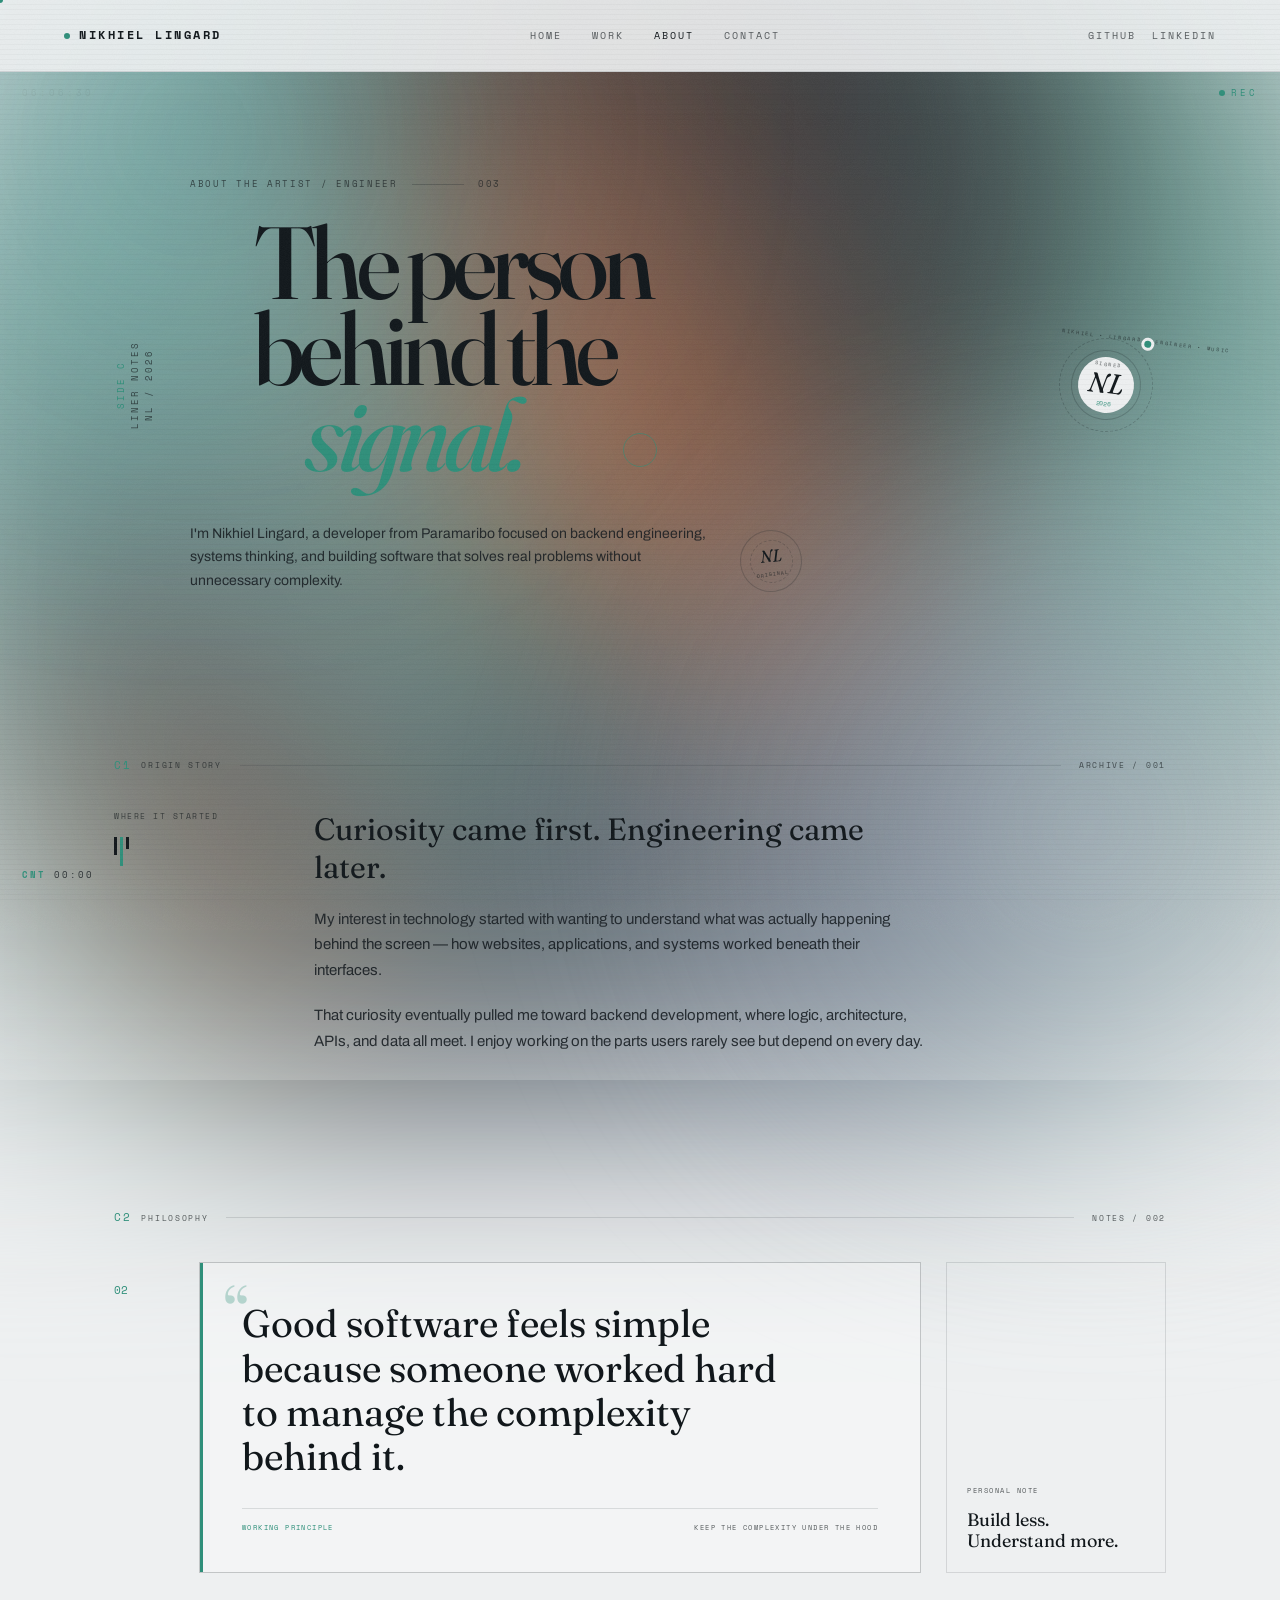
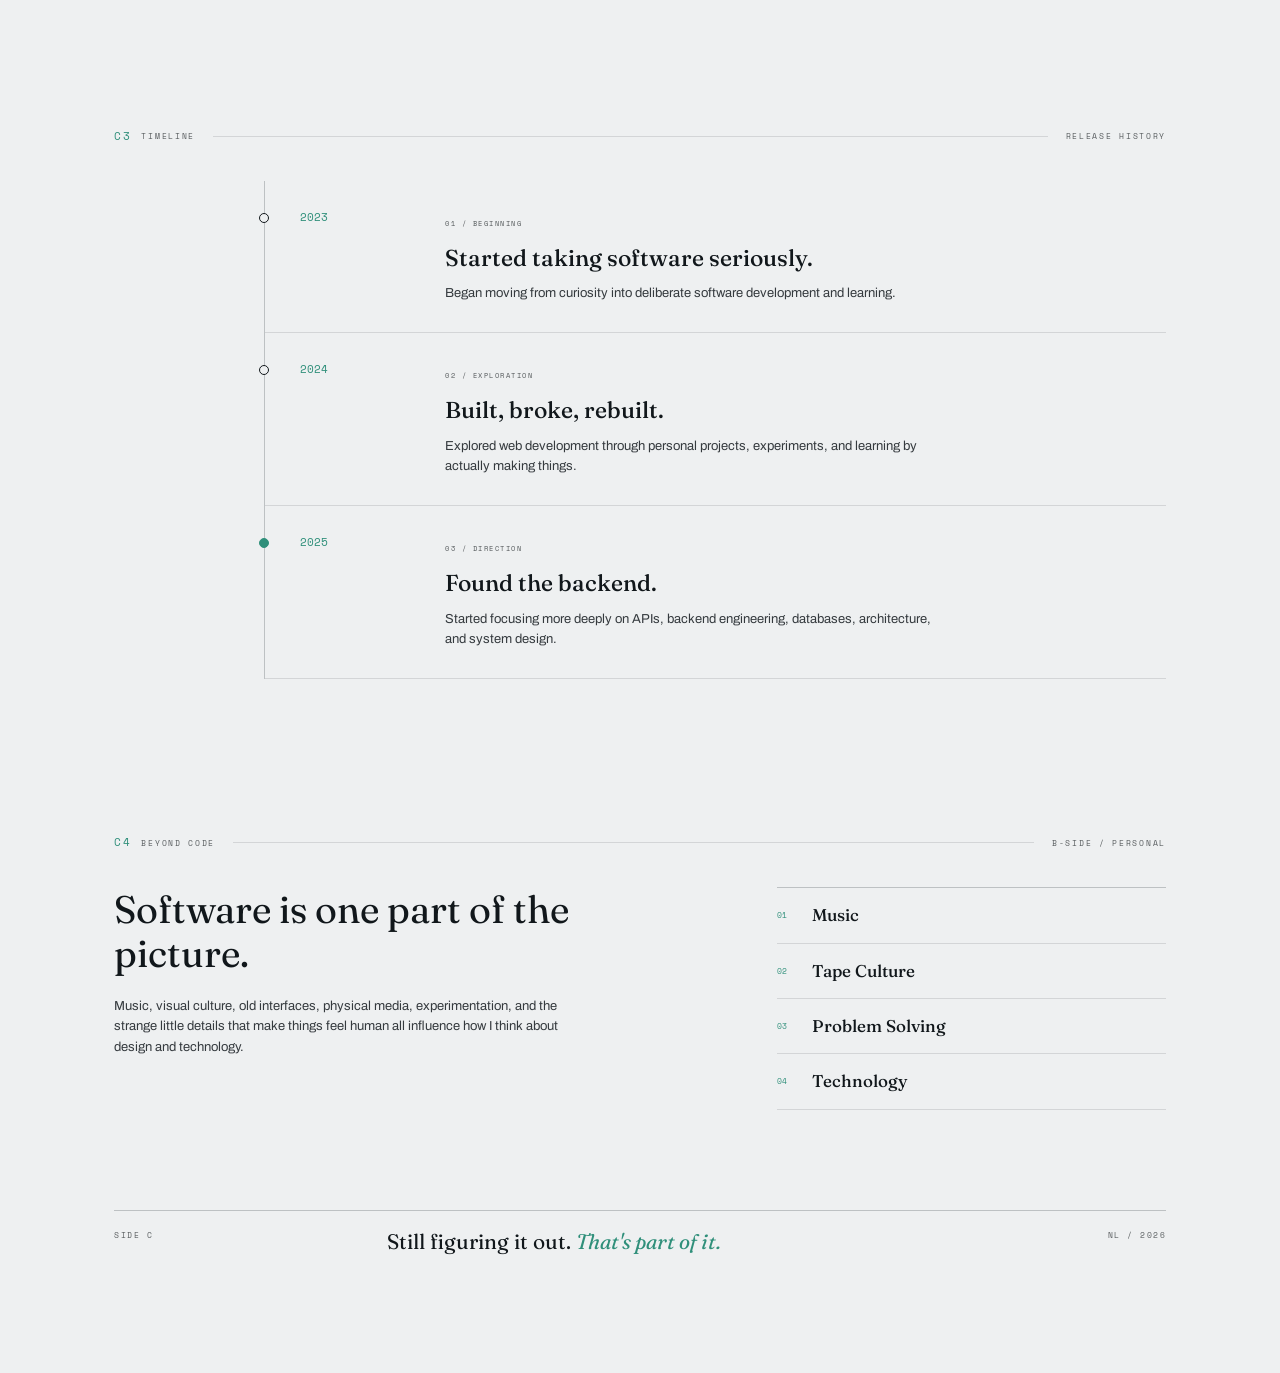
==== commit b4be413a: "Add favicon and social metadata" ====
--- a/about.html
+++ b/about.html
@@ -6,6 +6,40 @@
 
   <title>About — Nikhiel Lingard</title>
 
+  <meta
+    name="description"
+    content="About Nikhiel Lingard — backend engineer in progress, based in Paramaribo, Suriname."
+  >
+
+  <!-- Open Graph -->
+  <meta property="og:type" content="website">
+  <meta property="og:title" content="About — Nikhiel Lingard">
+  <meta
+    property="og:description"
+    content="About Nikhiel Lingard — backend engineer in progress, based in Paramaribo, Suriname."
+  >
+  <meta
+    property="og:image"
+    content="https://nikhcodes.github.io/img/og-image.png"
+  >
+  <meta property="og:image:width" content="1200">
+  <meta property="og:image:height" content="630">
+
+  <!-- Twitter / X -->
+  <meta name="twitter:card" content="summary_large_image">
+  <meta name="twitter:title" content="About — Nikhiel Lingard">
+  <meta
+    name="twitter:description"
+    content="About Nikhiel Lingard — backend engineer in progress, based in Paramaribo, Suriname."
+  >
+  <meta
+    name="twitter:image"
+    content="https://nikhcodes.github.io/img/og-image.png"
+  >
+  <meta name="twitter:image:width" content="1200">
+  <meta name="twitter:image:height" content="630">
+
+  <!-- Fonts -->
   <link rel="preconnect" href="https://fonts.googleapis.com">
   <link rel="preconnect" href="https://fonts.gstatic.com" crossorigin>
 
@@ -14,13 +48,18 @@
     rel="stylesheet"
   >
 
-  <link rel="icon" type="image/png" href="./img/favicon.png">
-  <link rel="icon" href="./img/favicon.ico" sizes="any">
-  <link rel="apple-touch-icon" href="./img/favicon.png">
-
+  <!-- Favicon -->
+  <link rel="icon" href="/img/favicon.png" sizes="32x32">
+  <link rel="icon" href="/img/favicon.ico" sizes="any">
+  <link rel="apple-touch-icon" href="/img/favicon.png">
+
+  <meta name="theme-color" content="#2F8F7A">
+
+  <!-- Styles -->
   <link rel="stylesheet" href="./css/main.css">
   <link rel="stylesheet" href="./css/about.css">
 </head>
+
 
 <body>
 
